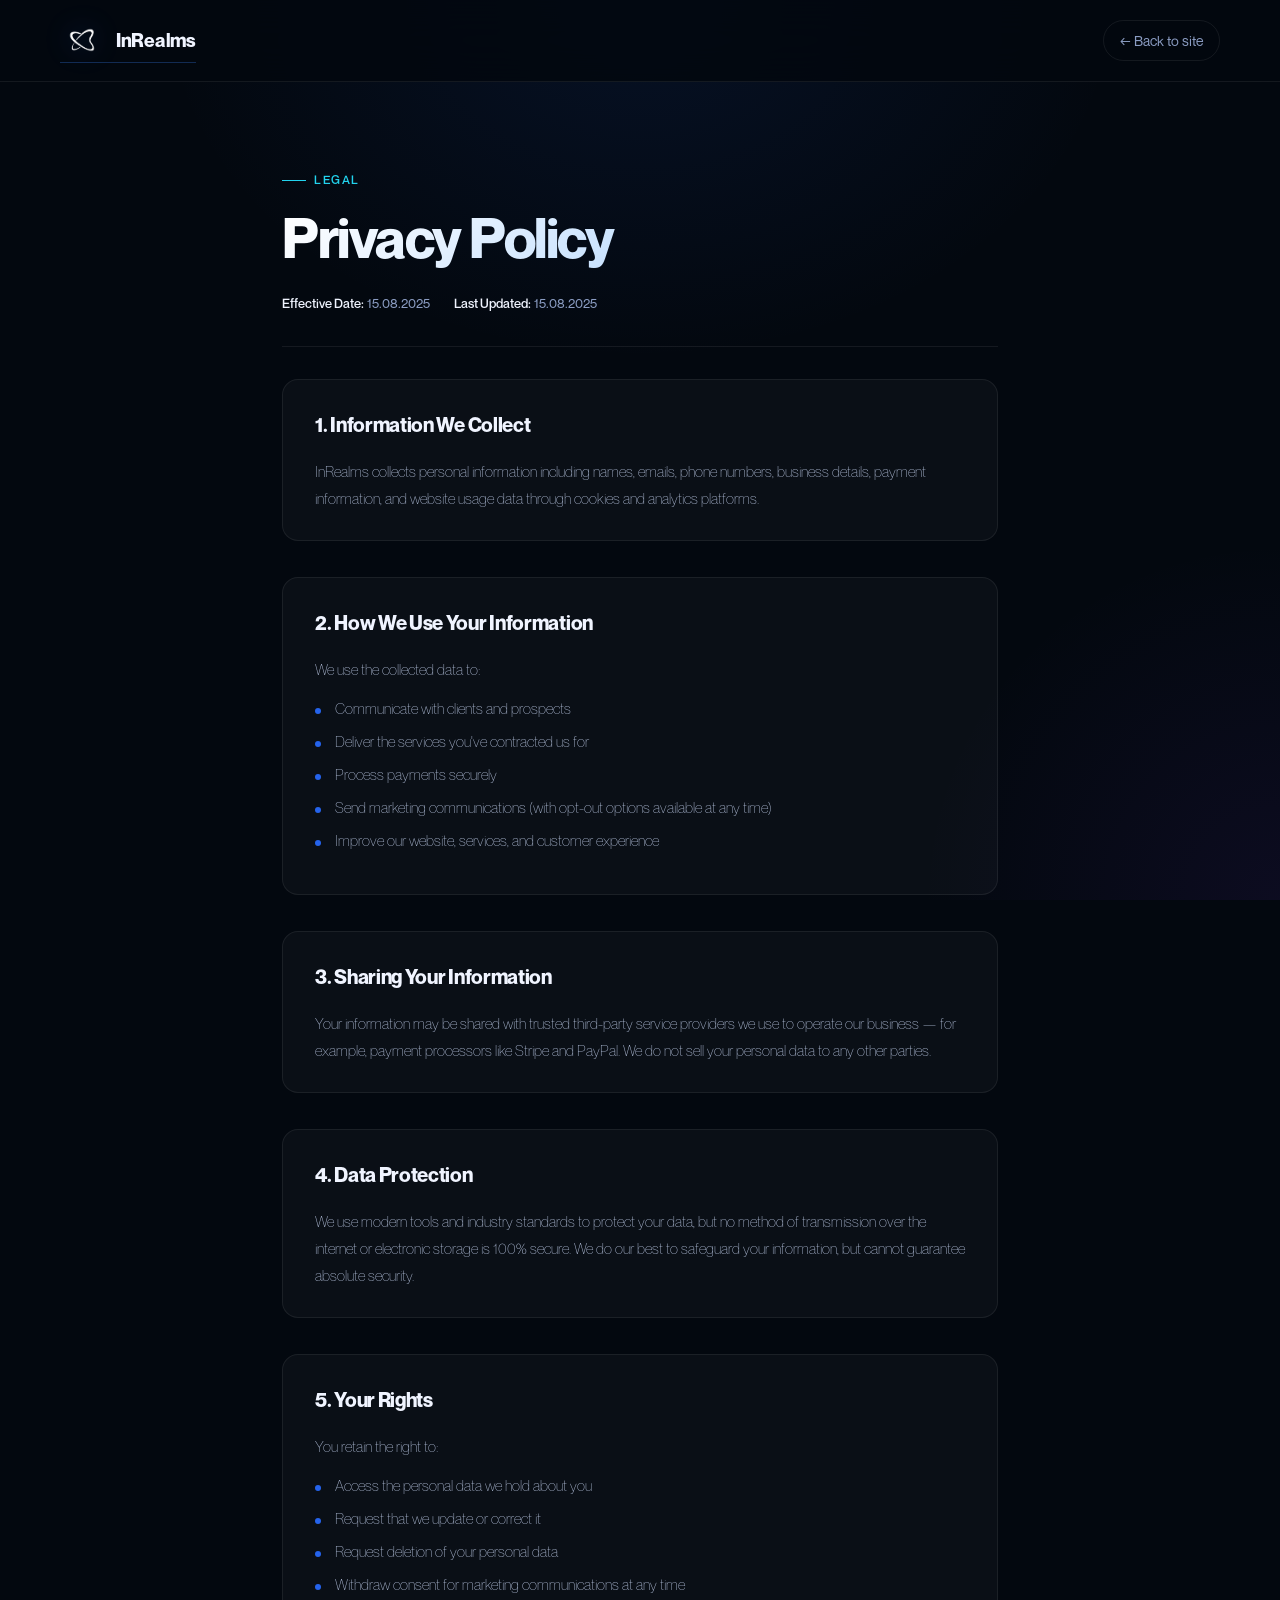
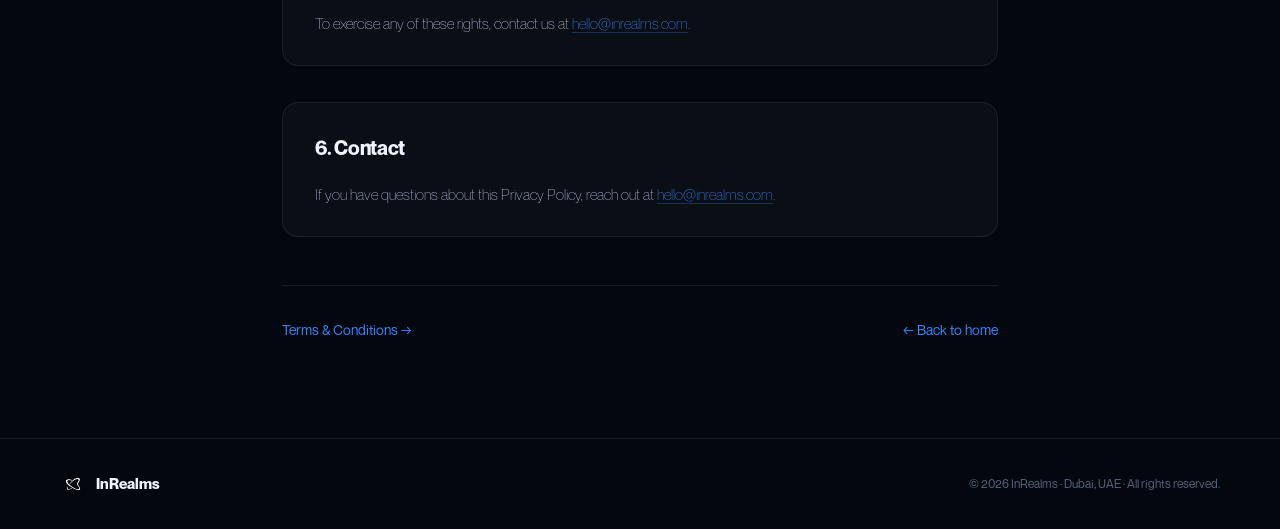
==== privacy.html @ 330a7234 "initial commit" ====
<!DOCTYPE html>
<html lang="en">
<head>
  <meta charset="UTF-8" />
  <meta name="viewport" content="width=device-width, initial-scale=1.0" />
  <title>Privacy Policy — InRealms</title>
  <meta name="description" content="InRealms Privacy Policy — how we collect, use, and protect your data." />
  <link rel="icon" type="image/png" href="logo.png" />
  <link rel="stylesheet" href="legal.css" />
</head>
<body>
  <nav>
    <a class="nav-logo" href="index.html">
      <img src="logo.png" alt="InRealms" />
      InRealms
    </a>
    <a href="index.html" class="nav-back">← Back to site</a>
  </nav>

  <main class="legal-wrap">
    <div class="legal-header">
      <div class="legal-eyebrow">Legal</div>
      <h1>Privacy Policy</h1>
      <div class="legal-meta">
        <span><strong>Effective Date:</strong> 15.08.2025</span>
        <span><strong>Last Updated:</strong> 15.08.2025</span>
      </div>
    </div>

    <section>
      <h2>1. Information We Collect</h2>
      <p>InRealms collects personal information including names, emails, phone numbers, business details, payment information, and website usage data through cookies and analytics platforms.</p>
    </section>

    <section>
      <h2>2. How We Use Your Information</h2>
      <p>We use the collected data to:</p>
      <ul>
        <li>Communicate with clients and prospects</li>
        <li>Deliver the services you've contracted us for</li>
        <li>Process payments securely</li>
        <li>Send marketing communications (with opt-out options available at any time)</li>
        <li>Improve our website, services, and customer experience</li>
      </ul>
    </section>

    <section>
      <h2>3. Sharing Your Information</h2>
      <p>Your information may be shared with trusted third-party service providers we use to operate our business — for example, payment processors like Stripe and PayPal. We do not sell your personal data to any other parties.</p>
    </section>

    <section>
      <h2>4. Data Protection</h2>
      <p>We use modern tools and industry standards to protect your data, but no method of transmission over the internet or electronic storage is 100% secure. We do our best to safeguard your information, but cannot guarantee absolute security.</p>
    </section>

    <section>
      <h2>5. Your Rights</h2>
      <p>You retain the right to:</p>
      <ul>
        <li>Access the personal data we hold about you</li>
        <li>Request that we update or correct it</li>
        <li>Request deletion of your personal data</li>
        <li>Withdraw consent for marketing communications at any time</li>
      </ul>
      <p>To exercise any of these rights, contact us at <a href="mailto:hello@inrealms.com">hello@inrealms.com</a>.</p>
    </section>

    <section>
      <h2>6. Contact</h2>
      <p>If you have questions about this Privacy Policy, reach out at <a href="mailto:hello@inrealms.com">hello@inrealms.com</a>.</p>
    </section>

    <div class="legal-footer-nav">
      <a href="terms.html">Terms &amp; Conditions →</a>
      <a href="index.html">← Back to home</a>
    </div>
  </main>

  <footer>
    <div class="footer-logo">
      <img src="logo.png" alt="InRealms" />
      InRealms
    </div>
    <div class="footer-copy">© 2026 InRealms · Dubai, UAE · All rights reserved.</div>
  </footer>
</body>
</html>
---- legal.css ----
@font-face {
  font-family: 'NeueMontreal';
  src: url('fonts/NeueMontreal-Light.otf') format('opentype');
  font-weight: 300; font-style: normal;
}
@font-face {
  font-family: 'NeueMontreal';
  src: url('fonts/NeueMontreal-Regular.otf') format('opentype');
  font-weight: 400; font-style: normal;
}
@font-face {
  font-family: 'NeueMontreal';
  src: url('fonts/NeueMontreal-Medium.otf') format('opentype');
  font-weight: 500; font-style: normal;
}
@font-face {
  font-family: 'NeueMontreal';
  src: url('fonts/NeueMontreal-Bold.otf') format('opentype');
  font-weight: 700; font-style: normal;
}

*, *::before, *::after { box-sizing: border-box; margin: 0; padding: 0; }

:root {
  --bg: #03080F;
  --bg-2: #060D1A;
  --blue: #2563EB;
  --blue-light: #3B82F6;
  --cyan: #22D3EE;
  --purple: #7C3AED;
  --white: #F0F4FF;
  --gray: #8B9DC3;
  --border: rgba(255,255,255,0.07);
  --glass: rgba(255,255,255,0.03);
  --grad: linear-gradient(135deg, #2563EB 0%, #7C3AED 100%);
}

html { scroll-behavior: smooth; }

body {
  font-family: 'NeueMontreal', 'Inter', sans-serif;
  background:
    radial-gradient(ellipse 800px 600px at 50% 0%, rgba(37,99,235,0.10), transparent 60%),
    radial-gradient(ellipse 600px 600px at 100% 100%, rgba(124,58,237,0.08), transparent 60%),
    var(--bg);
  background-attachment: fixed;
  color: var(--white);
  line-height: 1.7;
  min-height: 100vh;
}

/* nav */
nav {
  position: sticky;
  top: 0;
  z-index: 50;
  padding: 18px 60px;
  display: flex;
  align-items: center;
  justify-content: space-between;
  background: rgba(3,8,15,0.85);
  backdrop-filter: blur(20px);
  -webkit-backdrop-filter: blur(20px);
  border-bottom: 1px solid var(--border);
}
.nav-logo {
  display: flex;
  align-items: center;
  gap: 12px;
  text-decoration: none;
  font-size: 19px;
  font-weight: 600;
  letter-spacing: -0.3px;
  color: var(--white);
}
.nav-logo img {
  width: 44px;
  height: 44px;
  object-fit: contain;
  filter: drop-shadow(0 0 14px rgba(37,99,235,0.45));
}
.nav-back {
  color: var(--gray);
  text-decoration: none;
  font-size: 14px;
  padding: 8px 16px;
  border-radius: 100px;
  border: 1px solid var(--border);
  transition: all 0.2s;
}
.nav-back:hover { color: var(--white); border-color: rgba(255,255,255,0.18); }

/* legal content */
.legal-wrap {
  max-width: 780px;
  margin: 0 auto;
  padding: 80px 32px 96px;
}

.legal-eyebrow {
  display: inline-flex;
  align-items: center;
  gap: 8px;
  font-size: 12px;
  font-weight: 500;
  letter-spacing: 1.5px;
  text-transform: uppercase;
  color: var(--cyan);
  margin-bottom: 16px;
}
.legal-eyebrow::before {
  content: '';
  width: 24px;
  height: 1px;
  background: var(--cyan);
}

.legal-header h1 {
  font-size: clamp(36px, 5vw, 56px);
  font-weight: 700;
  letter-spacing: -1.5px;
  line-height: 1.1;
  margin-bottom: 24px;
  background: linear-gradient(135deg, #fff 0%, #93C5FD 100%);
  -webkit-background-clip: text;
  -webkit-text-fill-color: transparent;
  background-clip: text;
}
.legal-meta {
  display: flex;
  gap: 24px;
  flex-wrap: wrap;
  font-size: 13px;
  color: var(--gray);
  padding-bottom: 32px;
  margin-bottom: 32px;
  border-bottom: 1px solid var(--border);
}
.legal-meta strong { color: var(--white); font-weight: 500; }

section {
  margin-bottom: 36px;
  background: var(--glass);
  border: 1px solid var(--border);
  border-radius: 16px;
  padding: 28px 32px;
}
section h2 {
  font-size: 20px;
  font-weight: 600;
  letter-spacing: -0.3px;
  margin-bottom: 16px;
  color: var(--white);
}
section p {
  font-size: 15px;
  color: #B8C5E0;
  font-weight: 300;
  line-height: 1.8;
  margin-bottom: 12px;
}
section p:last-child { margin-bottom: 0; }
section ul {
  list-style: none;
  padding-left: 0;
  margin-bottom: 12px;
}
section ul li {
  font-size: 15px;
  color: #B8C5E0;
  font-weight: 300;
  line-height: 1.8;
  padding-left: 20px;
  position: relative;
  margin-bottom: 6px;
}
section ul li::before {
  content: '';
  position: absolute;
  left: 0;
  top: 13px;
  width: 6px;
  height: 6px;
  border-radius: 50%;
  background: var(--blue);
}
section strong { color: var(--white); font-weight: 500; }
section em { color: #93C5FD; font-style: normal; }

a {
  color: var(--blue-light);
  text-decoration: none;
  border-bottom: 1px solid rgba(59,130,246,0.3);
  transition: border-color 0.2s;
}
a:hover { border-color: var(--blue-light); }

.legal-footer-nav {
  display: flex;
  justify-content: space-between;
  gap: 16px;
  margin-top: 48px;
  padding-top: 32px;
  border-top: 1px solid var(--border);
  font-size: 14px;
  flex-wrap: wrap;
}
.legal-footer-nav a { border: none; color: var(--blue-light); }
.legal-footer-nav a:hover { color: var(--white); }

footer {
  border-top: 1px solid var(--border);
  padding: 32px 60px;
  display: flex;
  align-items: center;
  justify-content: space-between;
  gap: 16px;
  flex-wrap: wrap;
}
.footer-logo {
  display: flex;
  align-items: center;
  gap: 10px;
  font-size: 15px;
  font-weight: 600;
}
.footer-logo img {
  width: 26px;
  height: 26px;
  object-fit: contain;
}
.footer-copy { font-size: 12px; color: rgba(139,157,195,0.6); }

@media (max-width: 720px) {
  nav { padding: 14px 20px; }
  .legal-wrap { padding: 48px 20px 64px; }
  section { padding: 24px 20px; }
  footer { padding: 24px 20px; flex-direction: column; text-align: center; }
}
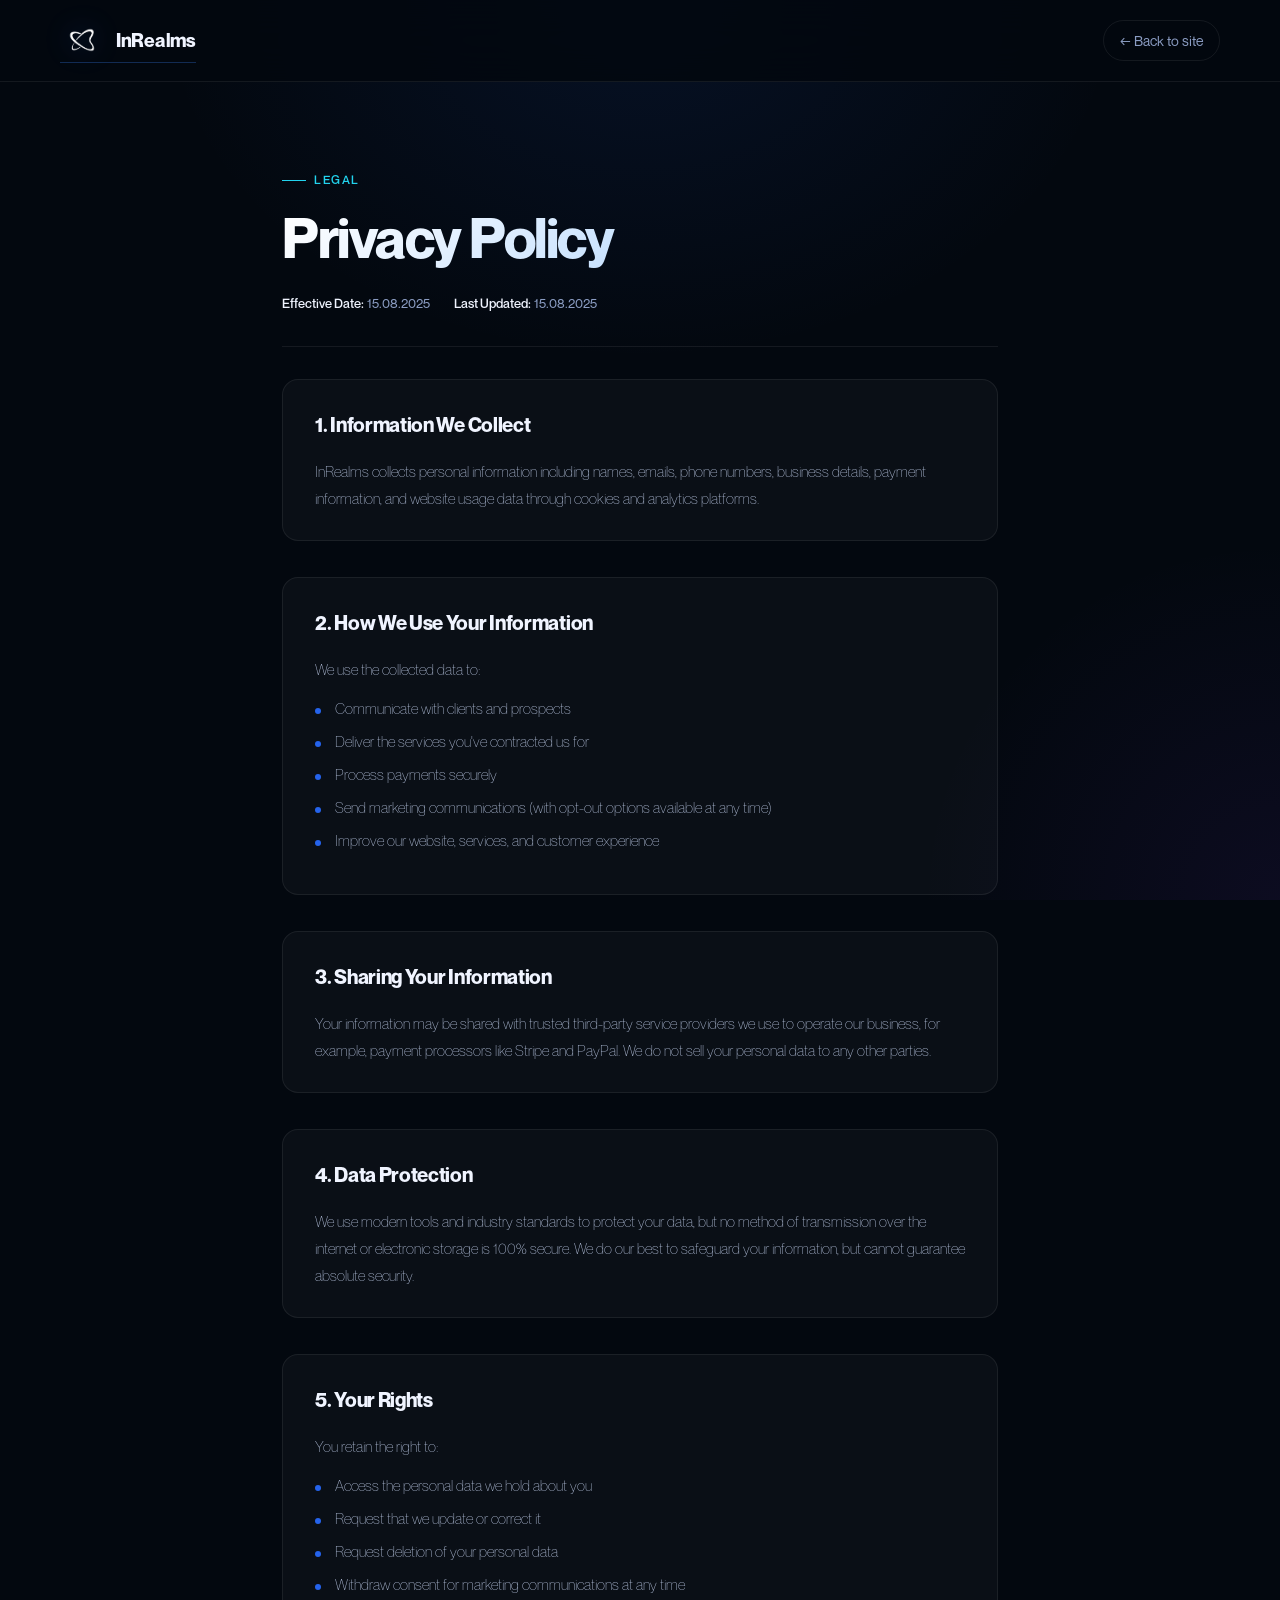
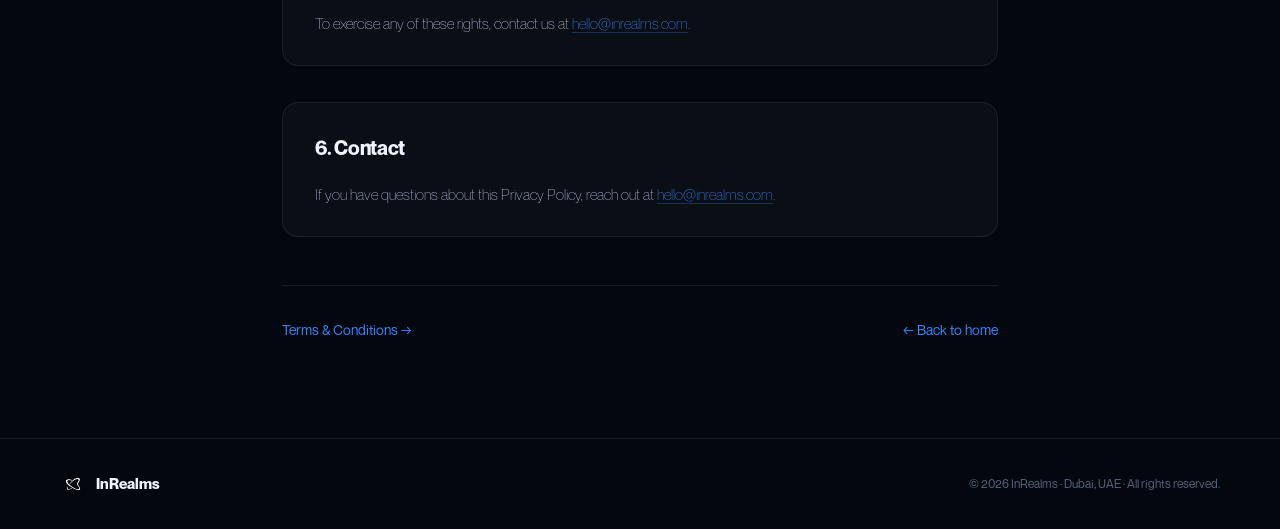
==== commit cb48aa57: "feat: /work portfolio page + Google setup groundwork [skip netlify] - work.html: 4 live case studies" ====
--- a/privacy.html
+++ b/privacy.html
@@ -3,8 +3,10 @@
 <head>
   <meta charset="UTF-8" />
   <meta name="viewport" content="width=device-width, initial-scale=1.0" />
-  <title>Privacy Policy — InRealms</title>
-  <meta name="description" content="InRealms Privacy Policy — how we collect, use, and protect your data." />
+  <title>Privacy Policy | InRealms</title>
+  <meta name="description" content="How InRealms collects, uses and protects your data." />
+  <meta name="robots" content="noindex, follow" />
+  <link rel="canonical" href="https://inrealms.com/privacy.html" />
   <link rel="icon" type="image/png" href="logo.png" />
   <link rel="stylesheet" href="legal.css" />
 </head>
@@ -46,7 +48,7 @@
 
     <section>
       <h2>3. Sharing Your Information</h2>
-      <p>Your information may be shared with trusted third-party service providers we use to operate our business — for example, payment processors like Stripe and PayPal. We do not sell your personal data to any other parties.</p>
+      <p>Your information may be shared with trusted third-party service providers we use to operate our business, for example, payment processors like Stripe and PayPal. We do not sell your personal data to any other parties.</p>
     </section>
 
     <section>
